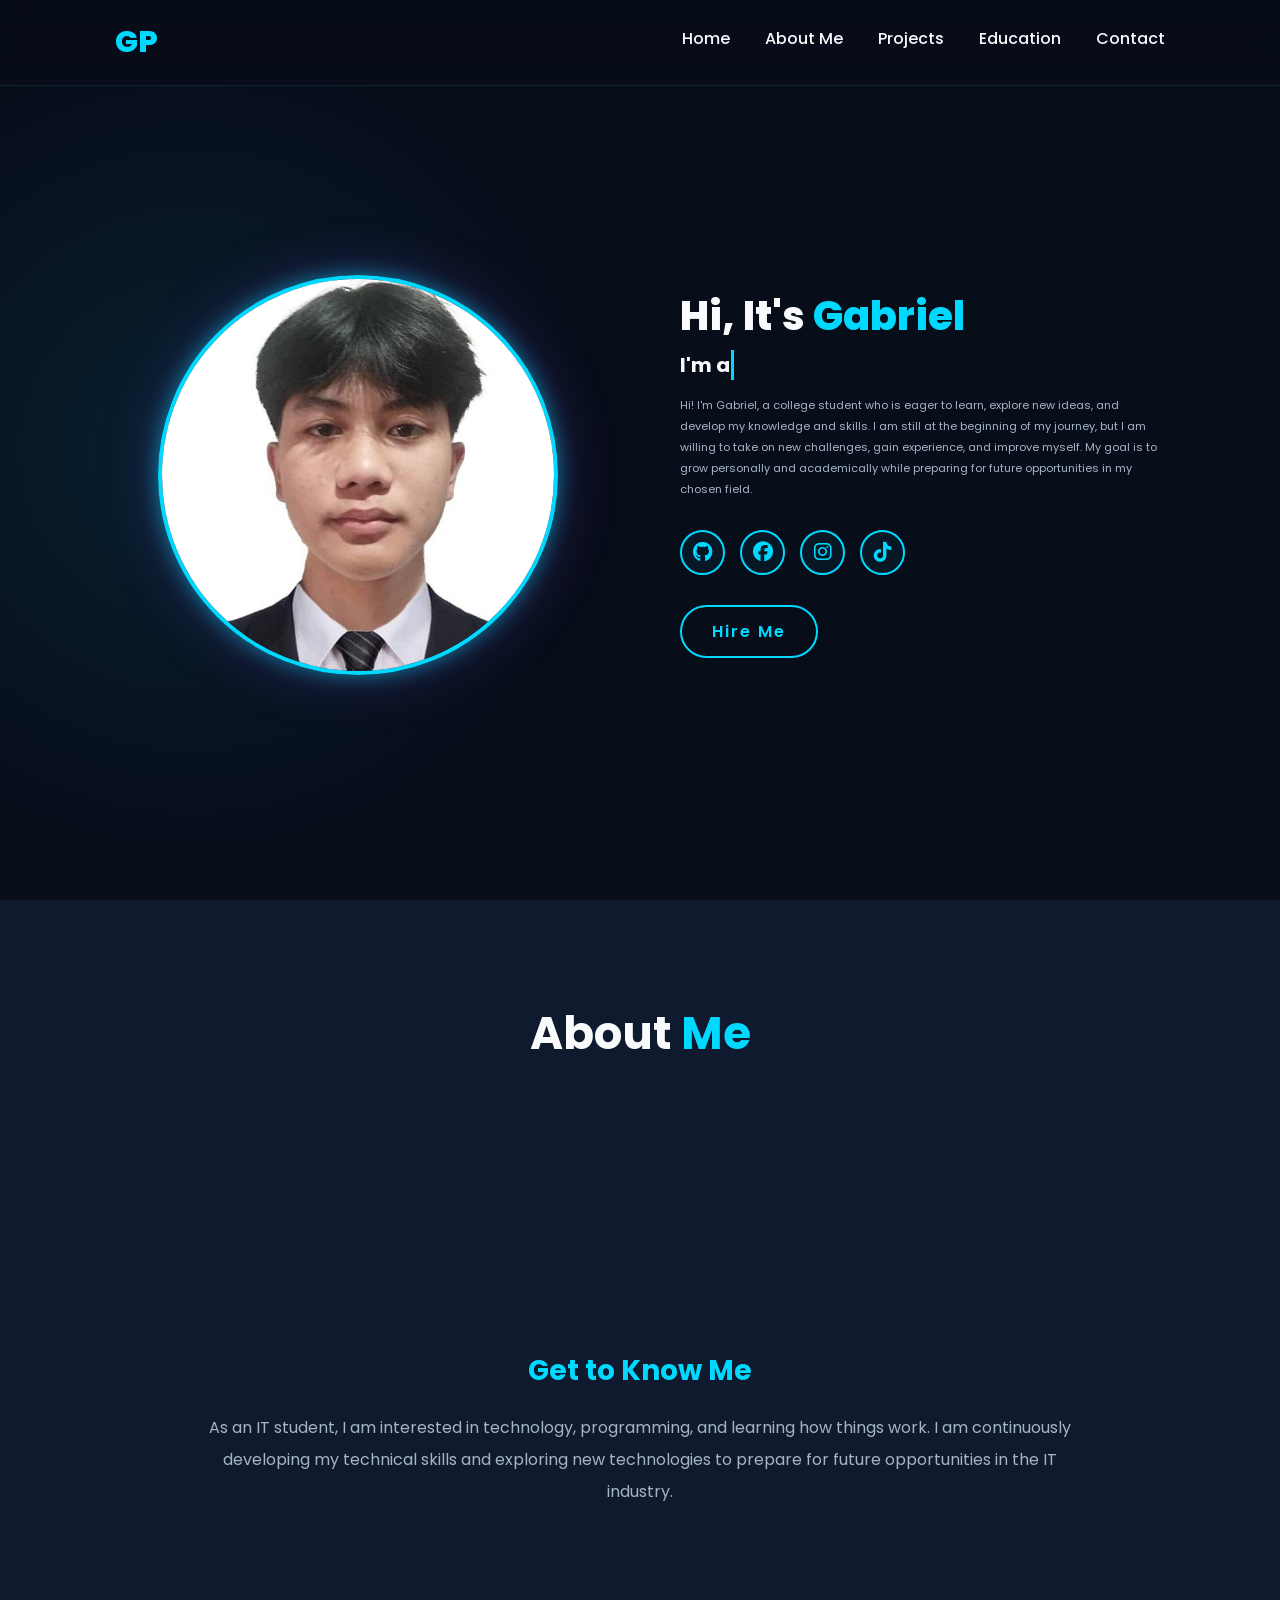
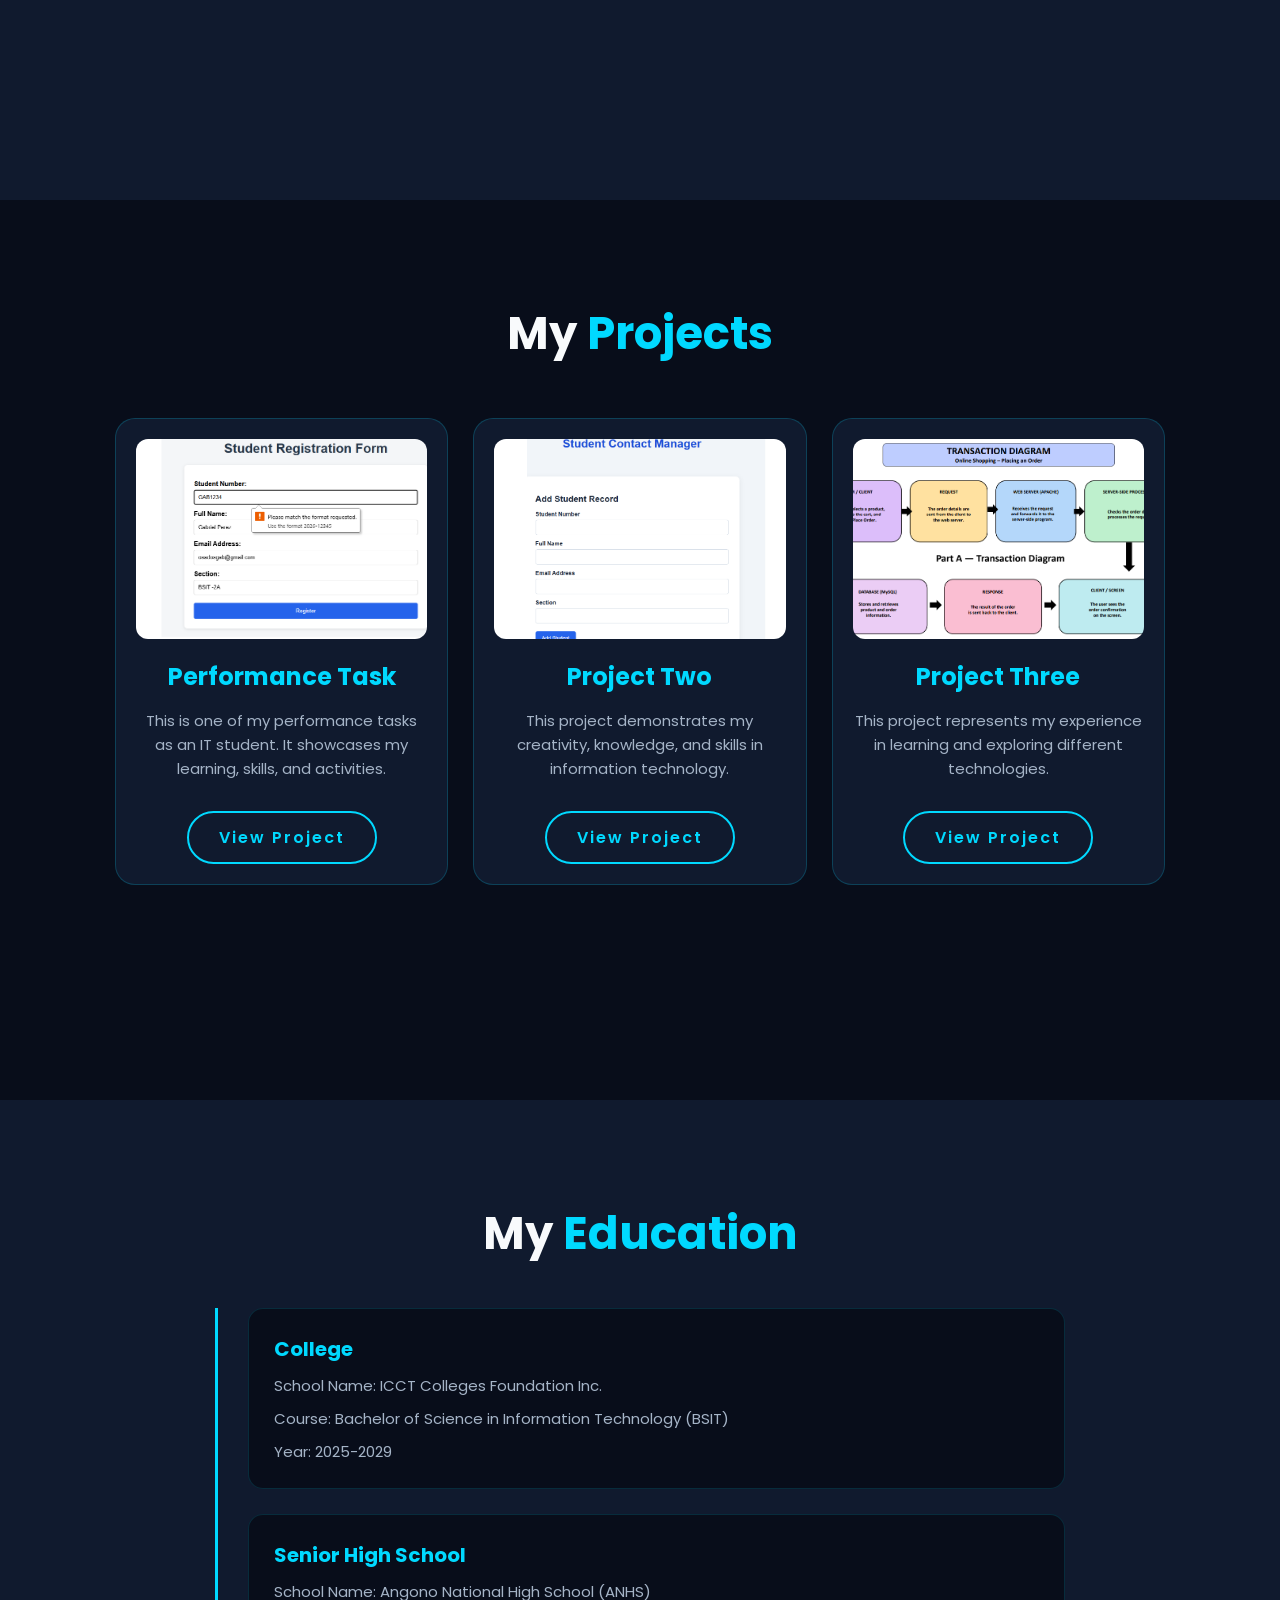
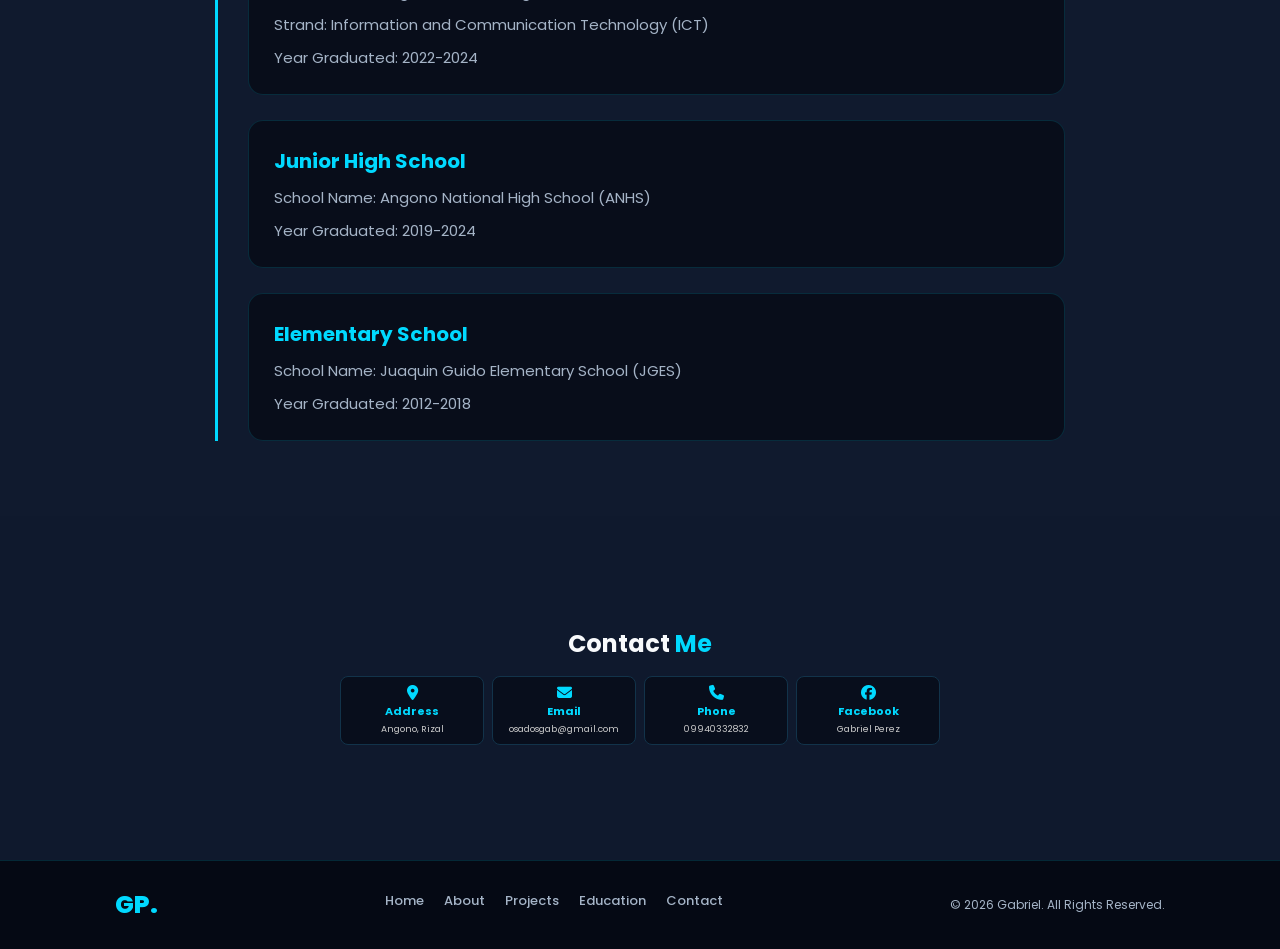
==== PORTFOLIO/index.html @ 57566dc7 "Add files via upload" ====
<!DOCTYPE html>
<html lang="en">

<head>
    <meta charset="UTF-8">
    <meta name="viewport" content="width=device-width, initial-scale=1.0">

    <link rel="stylesheet"
        href="https://cdnjs.cloudflare.com/ajax/libs/font-awesome/6.5.2/css/all.min.css">

    <link rel="stylesheet" href="style.css">

    <title>Gabriel | Portfolio</title>
</head>

<body>

    <header>
        <a href="#home" class="logo">GP</a>

        <button class="menu-toggle"
            aria-label="Toggle navigation"
            aria-expanded="false">
        </button>

        <nav>
            <a href="#home" class="active">Home</a>
            <a href="#about">About Me</a>
            <a href="#projects">Projects</a>
            <a href="#education">Education</a>
            <a href="#contact">Contact</a>
        </nav>
    </header>

    <section class="home" id="home">

        <div class="home-img">
            <img src="main.jpg" alt="Gabriel's Profile Picture">
        </div>

        <div class="home-content">

            <h1>Hi, It's <span>Gabriel</span></h1>

            <h3 class="typing-text">
                I'm a <span></span>
            </h3>

            <p>
                Hi! I'm Gabriel, a college student who is eager to learn,
                explore new ideas, and develop my knowledge and skills.
                I am still at the beginning of my journey, but I am willing
                to take on new challenges, gain experience, and improve
                myself. My goal is to grow personally and academically
                while preparing for future opportunities in my chosen field.
            </p>

            <div class="social-icons">

                <a href="https://github.com/osadosgab-bit"
                    target="_blank"
                    rel="noopener noreferrer"
                    aria-label="GitHub">
                    <i class="fa-brands fa-github"></i>
                </a>

                <a href="https://www.facebook.com/gabriel.perez.183523"
                    target="_blank"
                    rel="noopener noreferrer"
                    aria-label="Facebook">
                    <i class="fa-brands fa-facebook"></i>
                </a>

                <a href="https://www.instagram.com/gabbbxsx/"
                    target="_blank"
                    rel="noopener noreferrer"
                    aria-label="Instagram">
                    <i class="fa-brands fa-instagram"></i>
                </a>

                <a href="https://www.tiktok.com/@gabpogi23918"
                    target="_blank"
                    rel="noopener noreferrer"
                    aria-label="TikTok">
                    <i class="fa-brands fa-tiktok"></i>
                </a>

            </div>

            <a href="https://mail.google.com/mail/?view=cm&fs=1&to=@gmail.com"
            target="_blank" class="btn">   Hire Me
                </a>

        </div>

    </section>
    <section class="about" id="about">

        <h2 class="heading">
            About <span>Me</span>
        </h2>

        <div class="about-content">

            <h3>Get to Know Me</h3>

            <p>
                As an IT student, I am interested in technology,
                programming, and learning how things work.
                I am continuously developing my technical skills
                and exploring new technologies to prepare for
                future opportunities in the IT industry.
            </p>

        </div>

    </section>

    <section class="projects" id="projects">

        <h2 class="heading">
            My <span>Projects</span>
        </h2>

        <div class="project-container">

            <!-- PROJECT 1 -->
            <div class="project-card">

                <div class="project-img">
                    <img src="pt1.jpg" alt="Performance Task">
                </div>

                <h3>Performance Task</h3>

                <p>
                    This is one of my performance tasks as an IT student.
                    It showcases my learning, skills, and activities.
                </p>

                <a href="pt1.jpg"
                    class="btn"
                    target="_blank"
                    rel="noopener noreferrer">
                    View Project
                </a>

            </div>

            <!-- PROJECT 2 -->
            <div class="project-card">

                <div class="project-img">
                    <img src="pt2.jpg" alt="Project Two">
                </div>

                <h3>Project Two</h3>

                <p>
                    This project demonstrates my creativity,
                    knowledge, and skills in information technology.
                </p>

                <a href="pt2.jpg"
                    class="btn"
                    target="_blank"
                    rel="noopener noreferrer">
                    View Project
                </a>

            </div>

            <!-- PROJECT 3 -->
            <div class="project-card">

                <div class="project-img">
                    <img src="pt3.jpg" alt="Project Three">
                </div>

                <h3>Project Three</h3>

                <p>
                    This project represents my experience in
                    learning and exploring different technologies.
                </p>

                <a href="pt3.jpg"
                    class="btn"
                    target="_blank"
                    rel="noopener noreferrer">
                    View Project
                </a>

            </div>

        </div>

    </section>


    <section class="education" id="education">

        <h2 class="heading">
            My <span>Education</span>
        </h2>

        <div class="education-container">

            <div class="education-card">
                <h3>College</h3>
                <p>School Name: ICCT Colleges Foundation Inc.</p>
                <p>Course: Bachelor of Science in Information Technology (BSIT)</p>
                <p>Year: 2025-2029</p>
            </div>

            <div class="education-card">
                <h3>Senior High School</h3>
                <p>School Name: Angono National High School (ANHS)</p>
                <p>Strand: Information and Communication Technology (ICT)</p>
                <p>Year Graduated: 2022-2024</p>
            </div>

            <div class="education-card">
                <h3>Junior High School</h3>
                <p>School Name: Angono National High School (ANHS)</p>
                <p>Year Graduated: 2019-2024</p>
            </div>

            <div class="education-card">
                <h3>Elementary School</h3>
                <p>School Name: Juaquin Guido Elementary School (JGES)</p>
                <p>Year Graduated: 2012-2018</p>
            </div>

        </div>

    </section>

</body>
</html>
<section id="contact" class="contact">
    <h2>Contact <span>Me</span></h2>

    <div class="contact-container">

        <a href="https://www.google.com/maps/search/?api=1&query=Angono+Rizal"
           target="_blank" class="contact-box">
            <i class="fas fa-map-marker-alt"></i>
            <h3>Address</h3>
            <p>Angono, Rizal</p>
        </a>

        <a 
           class="contact-box">
            <i class="fas fa-envelope"></i>
            <h3>Email</h3>
            <p>osadosgab@gmail.com</p>
        </a>

        <a href="tel:09940332832"
           class="contact-box">
            <i class="fas fa-phone"></i>
            <h3>Phone</h3>
            <p>09940332832</p>
        </a>

        <a 
           target="_blank" class="contact-box">
            <i class="fab fa-facebook"></i>
            <h3>Facebook</h3>
            <p>Gabriel Perez</p>
        </a>

    </div>
</section>
<footer>
    <div class="footer-content">
        <a href="#" class="footer-logo">GP.</a>

        <nav class="footer-nav">
            <a href="#home">Home</a>
            <a href="#about">About</a>
            <a href="#projects">Projects</a>
            <a href="#education">Education</a>
            <a href="#contact">Contact</a>
        </nav>

        <p>© 2026 Gabriel. All Rights Reserved.</p>
    </div>
</footer>
---- PORTFOLIO/style.css ----
@import url('https://fonts.googleapis.com/css2?family=Poppins:wght@300;400;500;600;700;800&display=swap');

:root {
    --bg: #080D1A;
    --bg-light: #101A2E;
    --primary: #00D9FF;
    --secondary: #8B5CF6;
    --text: #F8FAFC;
    --muted: #A5B4C7;
    --gradient: linear-gradient(135deg, #00D9FF, #8B5CF6);
}

* {
    margin: 0;
    padding: 0;
    box-sizing: border-box;
    text-decoration: none;
    border: none;
    outline: none;
    font-family: 'Poppins', sans-serif;
}

html {
    font-size: 62.5%;
    scroll-behavior: smooth;
    scroll-padding-top: 9rem;
}

body {
    width: 100%;
    min-height: 100vh;
    overflow-x: hidden;
    background: var(--bg);
    color: var(--text);
}

header {
    position: fixed;
    top: 0;
    left: 0;
    width: 100%;
    padding: 2rem 9%;
    display: flex;
    justify-content: space-between;
    align-items: center;
    z-index: 1000;
    background: rgba(8, 13, 26, 0.88);
    backdrop-filter: blur(15px);
    border-bottom: 1px solid rgba(0, 217, 255, 0.12);
}

.logo {
    font-size: 3rem;
    color: var(--primary);
    font-weight: 800;
    cursor: pointer;
    transition: 0.3s ease;
}

.logo:hover {
    transform: scale(1.1);
    text-shadow: 0 0 20px var(--primary);
}

nav {
    display: flex;
    align-items: center;
    gap: 3.5rem;
}

nav a {
    position: relative;
    font-size: 1.6rem;
    color: var(--text);
    font-weight: 500;
    transition: color 0.3s ease;
    padding-bottom: 0.8rem;
    border: none;
}

nav a::after {
    content: "";
    position: absolute;
    left: 0;
    bottom: 0;
    width: 0;
    height: 2px;
    background: var(--primary);
    box-shadow: 0 0 10px var(--primary),
                0 0 20px var(--primary);
    transition: width 0.3s ease;
}

nav a:hover {
    color: var(--primary);
}

nav a:hover::after {
    width: 100%;
}

section {
    min-height: 100vh;
    padding: 10rem 9% 5rem;
    scroll-margin-top: 9rem;
}

.home {
    display: flex;
    justify-content: center;
    align-items: center;
    gap: 8rem;
    background:
        radial-gradient(circle at 15% 50%, rgba(0, 217, 255, 0.09), transparent 35%),
        var(--bg);
}

.home-content {
    flex: 1;
}

.home .home-content h1 {
    font-size: 4rem;
    font-weight: 800;
    line-height: 1.2;
    margin-bottom: 1rem;
}

span {
    color: var(--primary);
}

.home-content h3 {
    font-size: 2rem;
    margin-bottom: 1.5rem;
    font-weight: 700;
}

.home-content p {
    font-size: 1.10rem;
    line-height: 1.9;
    color: var(--muted);
    max-width: 65rem;
}

.home-img {
    flex: 1;
    display: flex;
    justify-content: center;
    align-items: center;
}

.home-img img {
    position: relative;
    width: 32vw;
    max-width: 400px;
    min-width: 240px;
    aspect-ratio: 1 / 1;
    object-fit: cover;
    border-radius: 50%;
    border: 4px solid var(--primary);
    box-shadow:
        0 0 20px rgba(0, 217, 255, 0.5),
        0 0 60px rgba(139, 92, 246, 0.25);
    cursor: pointer;
    transition: 0.4s ease;
    animation: float 4s ease-in-out infinite;
}

.home-img img:hover {
    transform: scale(1.05);
    box-shadow:
        0 0 30px var(--primary),
        0 0 80px var(--secondary);
}

@keyframes float {
    0%, 100% {
        transform: translateY(0);
    }

    50% {
        transform: translateY(-15px);
    }
}
.typing-text {
    font-size: 3.4rem;
    font-weight: 600;
    min-width: 280px;
    white-space: nowrap;
}

.typing-text span {
    position: relative;
    display: inline-block;
    color: var(--primary);
}

.typing-text span::before {
    content: "College Student";
    animation: words 20s infinite;
}

.typing-text span::after {
    content: "";
    position: absolute;
    right: -8px;
    top: 0;
    width: calc(100% + 8px);
    height: 100%;
    background: var(--bg);
    border-left: 3px solid var(--primary);
    animation:
        typing 4s steps(25) infinite,
        cursor 0.6s infinite;
}

@keyframes cursor {
    50% {
        border-left-color: transparent;
    }
}

@keyframes typing {
    0%, 90%, 100% {
        width: calc(100% + 8px);
    }

    40%, 60% {
        width: 0;
    }
}

@keyframes words {
    0%, 20%, 100% {
        content: "College Student";
    }
}

.social-icons a {
    display: inline-flex;
    justify-content: center;
    align-items: center;
    width: 4.5rem;
    height: 4.5rem;
    background: rgba(0, 217, 255, 0.05);
    border: 2px solid var(--primary);
    font-size: 2rem;
    border-radius: 50%;
    margin: 3rem 1.2rem 3rem 0;
    transition: 0.3s ease;
    color: var(--primary);
}

.social-icons a:hover {
    color: var(--bg);
    transform: scale(1.15) translateY(-5px);
    background: var(--primary);
    box-shadow: 0 0 25px var(--primary);
}


.btn {
    display: inline-block;
    padding: 1.2rem 3rem;
    background: transparent;
    border-radius: 4rem;
    font-size: 1.6rem;
    color: var(--primary);
    letter-spacing: 0.2rem;
    font-weight: 600;
    border: 2px solid var(--primary);
    transition: 0.3s ease;
    cursor: pointer;
}

.btn:hover {
    transform: translateY(-3px);
    background: var(--gradient);
    color: white;
    border-color: transparent;
    box-shadow: 0 0 25px rgba(0, 217, 255, 0.5);
}


.heading {
    font-size: 4.5rem;
    text-align: center;
    margin-bottom: 4rem;
}

.heading span {
    color: var(--primary);
}

.about {
    background: var(--bg-light);
    display: flex;
    flex-direction: column;
    justify-content: center;
}

.about-content {
    max-width: 900px;
    margin: auto;
    text-align: center;
}

.about-content h3 {
    font-size: 2.8rem;
    margin-bottom: 2rem;
    color: var(--primary);
}

.about-content p {
    font-size: 1.6rem;
    color: var(--muted);
    line-height: 2;
}

.projects {
    padding: 100px 9% 80px;
    background: var(--bg);
}

.projects .heading {
    text-align: center;
    margin-bottom: 50px;
}

.project-container {
    display: grid;
    grid-template-columns: repeat(3, 1fr);
    gap: 25px;
}

.project-card {
    background: var(--bg-light);
    border: 1px solid rgba(0, 217, 255, 0.2);
    border-radius: 20px;
    padding: 20px;
    text-align: center;
    transition: 0.3s ease;
}

.project-card:hover {
    transform: translateY(-10px);
    border-color: var(--primary);
    box-shadow: 0 0 20px rgba(0, 217, 255, 0.2);
}

.project-img {
    width: 100%;
    height: 200px;
    overflow: hidden;
    border-radius: 12px;
    margin-bottom: 20px;
}

.project-img img {
    width: 100%;
    height: 100%;
    object-fit: cover;
    transition: 0.4s ease;
}

.project-card:hover .project-img img {
    transform: scale(1.1);
}

.project-card h3 {
    font-size: 24px;
    color: var(--primary);
    margin-bottom: 15px;
}

.project-card p {
    font-size: 15px;
    color: var(--muted);
    line-height: 1.6;
    margin-bottom: 20px;
}

.project-card .btn {
    display: inline-block;
    margin-top: 10px;
}
.education {
    background: var(--bg-light);
}

.education-container {
    max-width: 850px;
    margin: auto;
    border-left: 3px solid var(--primary);
    padding-left: 3rem;
}

.education-card {
    background: var(--bg);
    padding: 2.5rem;
    border-radius: 1.5rem;
    margin-bottom: 2.5rem;
    border: 1px solid rgba(0, 217, 255, 0.15);
    transition: 0.3s ease;
}

.education-card:hover {
    transform: translateX(8px);
    border-color: var(--primary);
}

.education-card h3 {
    font-size: 2rem;
    color: var(--primary);
}

.education-card p {
    font-size: 1.5rem;
    color: var(--muted);
    margin-top: 1rem;
}

.contact {
    background: #0f192d;
    min-height: auto;
    padding: 110px 10% 100px;
    text-align: center;
    scroll-margin-top: 9rem;
}

.contact h2 {
    font-size: 24px;
    margin-bottom: 10px;
}

.contact p {
    font-size: 1.6rem;
    color: var(--muted);
    margin-bottom: 3rem;
}

.contact-container {
    display: grid;
    grid-template-columns: repeat(4, 1fr);
    gap: 8px;
    max-width: 600px;
    margin: 15px auto;
}

.contact-box {
    background: #080e1c;
    border: 1px solid #12334a;
    border-radius: 8px;
    padding: 8px 4px;
    transition: all 0.3s ease;
    cursor: pointer;
}

.contact-box:hover {
    transform: scale(1.10) translateY(-4px);
    border-color: var(--primary);
    box-shadow: 0 0 12px rgba(0, 217, 255, 0.4);
}

.contact-box i {
    font-size: 15px;
    color: var(--primary);
    margin-bottom: 3px;
    transition: 0.3s ease;
}

.contact-box:hover i {
    transform: scale(1.15);
    color: #00eeff;
}

.contact-box h3 {
    font-size: 11px;
    color: var(--primary);
    margin-bottom: 3px;
}

.contact-box p {
    font-size: 9px;
    color: #ccc;
    margin: 0;
    overflow-wrap: anywhere;
}


footer {
    background: #050914;
    text-align: center;
    padding: 2.5rem;
    border-top: 1px solid rgba(0, 217, 255, 0.15);
}

footer p {
    font-size: 1.4rem;
    color: var(--muted);
}



@media (max-width: 995px) {
    html {
        font-size: 55%;
    }

    header {
        padding: 2rem 5%;
    }

    nav {
        gap: 2rem;
    }

    section {
        padding: 10rem 5% 5rem;
    }

    .home {
        gap: 4rem;
    }

    .home .home-content h1 {
        font-size: 5rem;
    }

    .project-container {
        grid-template-columns: repeat(2, 1fr);
    }
}

@media (max-width: 768px) {
    header {
        flex-direction: column;
        gap: 1.5rem;
        padding: 1.5rem 4%;
    }

    nav {
        justify-content: center;
        flex-wrap: wrap;
        gap: 1.5rem;
    }

    nav a {
        font-size: 1.4rem;
    }

    .home {
        flex-direction: column-reverse;
        text-align: center;
        gap: 3rem;
        padding-top: 15rem;
    }

    .home .home-content h1 {
        font-size: 4.5rem;
    }

    .home-content h3 {
        font-size: 2.5rem;
    }

    .home-content p {
        margin: auto;
    }

    .home-img img {
        width: 65vw;
        max-width: 300px;
    }

    .social-icons {
        text-align: center;
    }

    .project-container {
        grid-template-columns: 1fr;
    }

    .projects {
        padding: 80px 5%;
    }
}

@media (max-width: 600px) {
    .contact-container {
        grid-template-columns: repeat(2, 1fr);
    }
}

@media (max-width: 480px) {
    html {
        font-size: 50%;
    }

    .heading {
        font-size: 3.5rem;
    }

    nav {
        gap: 1rem;
    }

    nav a {
        font-size: 1.25rem;
    }

    .home .home-content h1 {
        font-size: 3.8rem;
    }

    .typing-text {
        font-size: 2.5rem;
        min-width: 0;
        white-space: normal;
    }

    .home-img img {
        width: 70vw;
    }
}

@media (prefers-reduced-motion: reduce) {
    *,
    *::before,
    *::after {
        scroll-behavior: auto !important;
        animation-duration: 0.01ms !important;
        animation-iteration-count: 1 !important;
        transition-duration: 0.01ms !important;
    }
}
footer {
    background: #050914;
    padding: 2.5rem 9%;
    border-top: 1px solid rgba(0, 217, 255, 0.15);
}

.footer-content {
    display: flex;
    justify-content: space-between;
    align-items: center;
    flex-wrap: wrap;
    gap: 2rem;
}

.footer-logo {
    font-size: 2.5rem;
    font-weight: 800;
    color: var(--primary);
}

.footer-nav {
    display: flex;
    gap: 2rem;
}

.footer-nav a {
    font-size: 1.3rem;
    color: var(--muted);
    transition: 0.3s ease;
}

.footer-nav a:hover {
    color: var(--primary);
}

.footer-content p {
    font-size: 1.2rem;
    color: var(--muted);
    margin: 0;
}

@media (max-width: 768px) {
    .footer-content {
        flex-direction: column;
        text-align: center;
    }

    .footer-nav {
        justify-content: center;
        flex-wrap: wrap;
        gap: 1.5rem;
    }
}
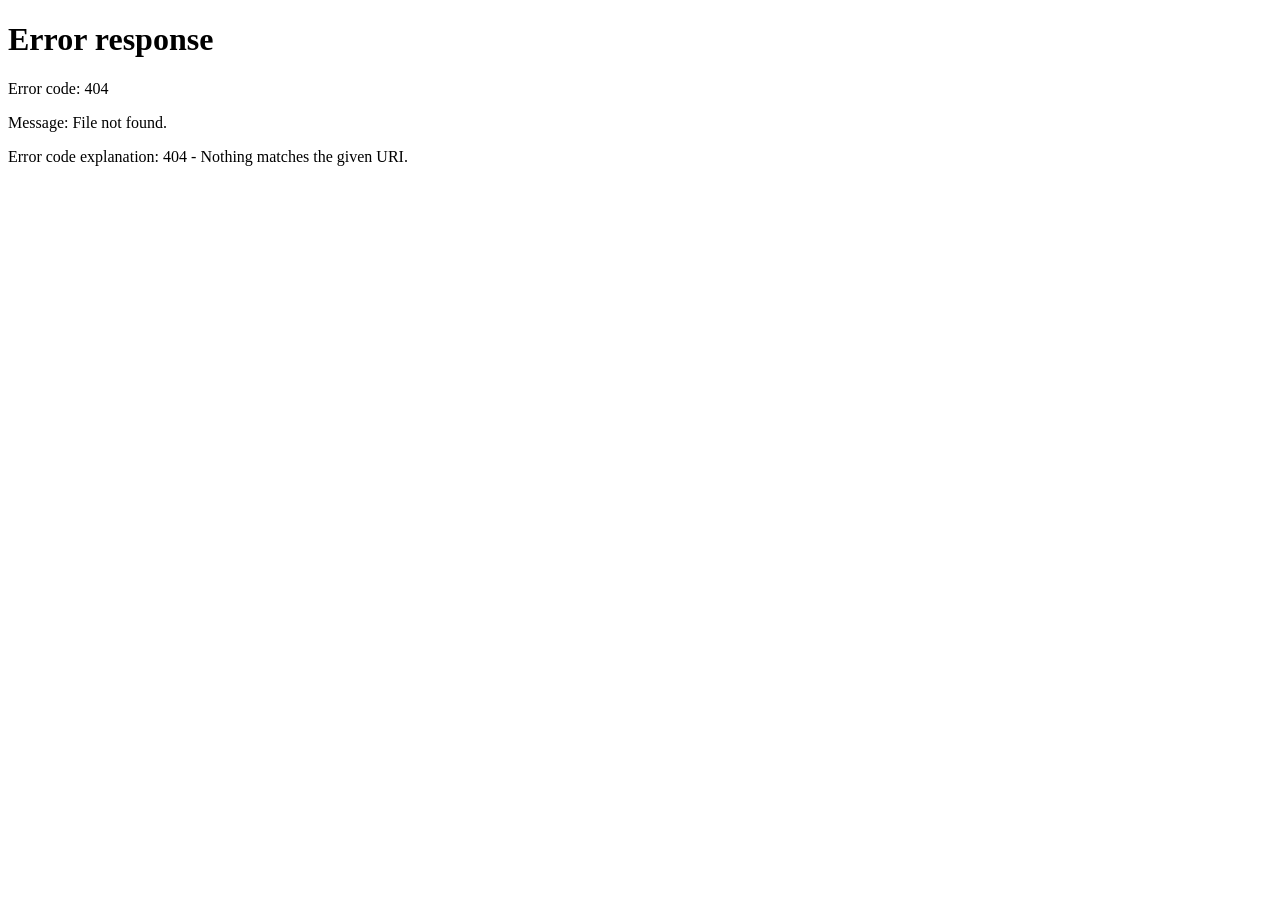
==== commit 82719aea: "Add homepage redirect." ====
--- a/PORTFOLIO/index.html
+++ b/PORTFOLIO/index.html
@@ -1,4 +1,14 @@
-
+<!DOCTYPE html>
+<html>
+<head>
+    <meta charset="UTF-8">
+    <meta http-equiv="refresh" content="0; url=PORTFOLIO/index.html">
+    <title>My Portfolio</title>
+</head>
+<body>
+    <p>Redirecting to my portfolio...</p>
+</body>
+</html>
 <!DOCTYPE html>
 <html lang="en">
 
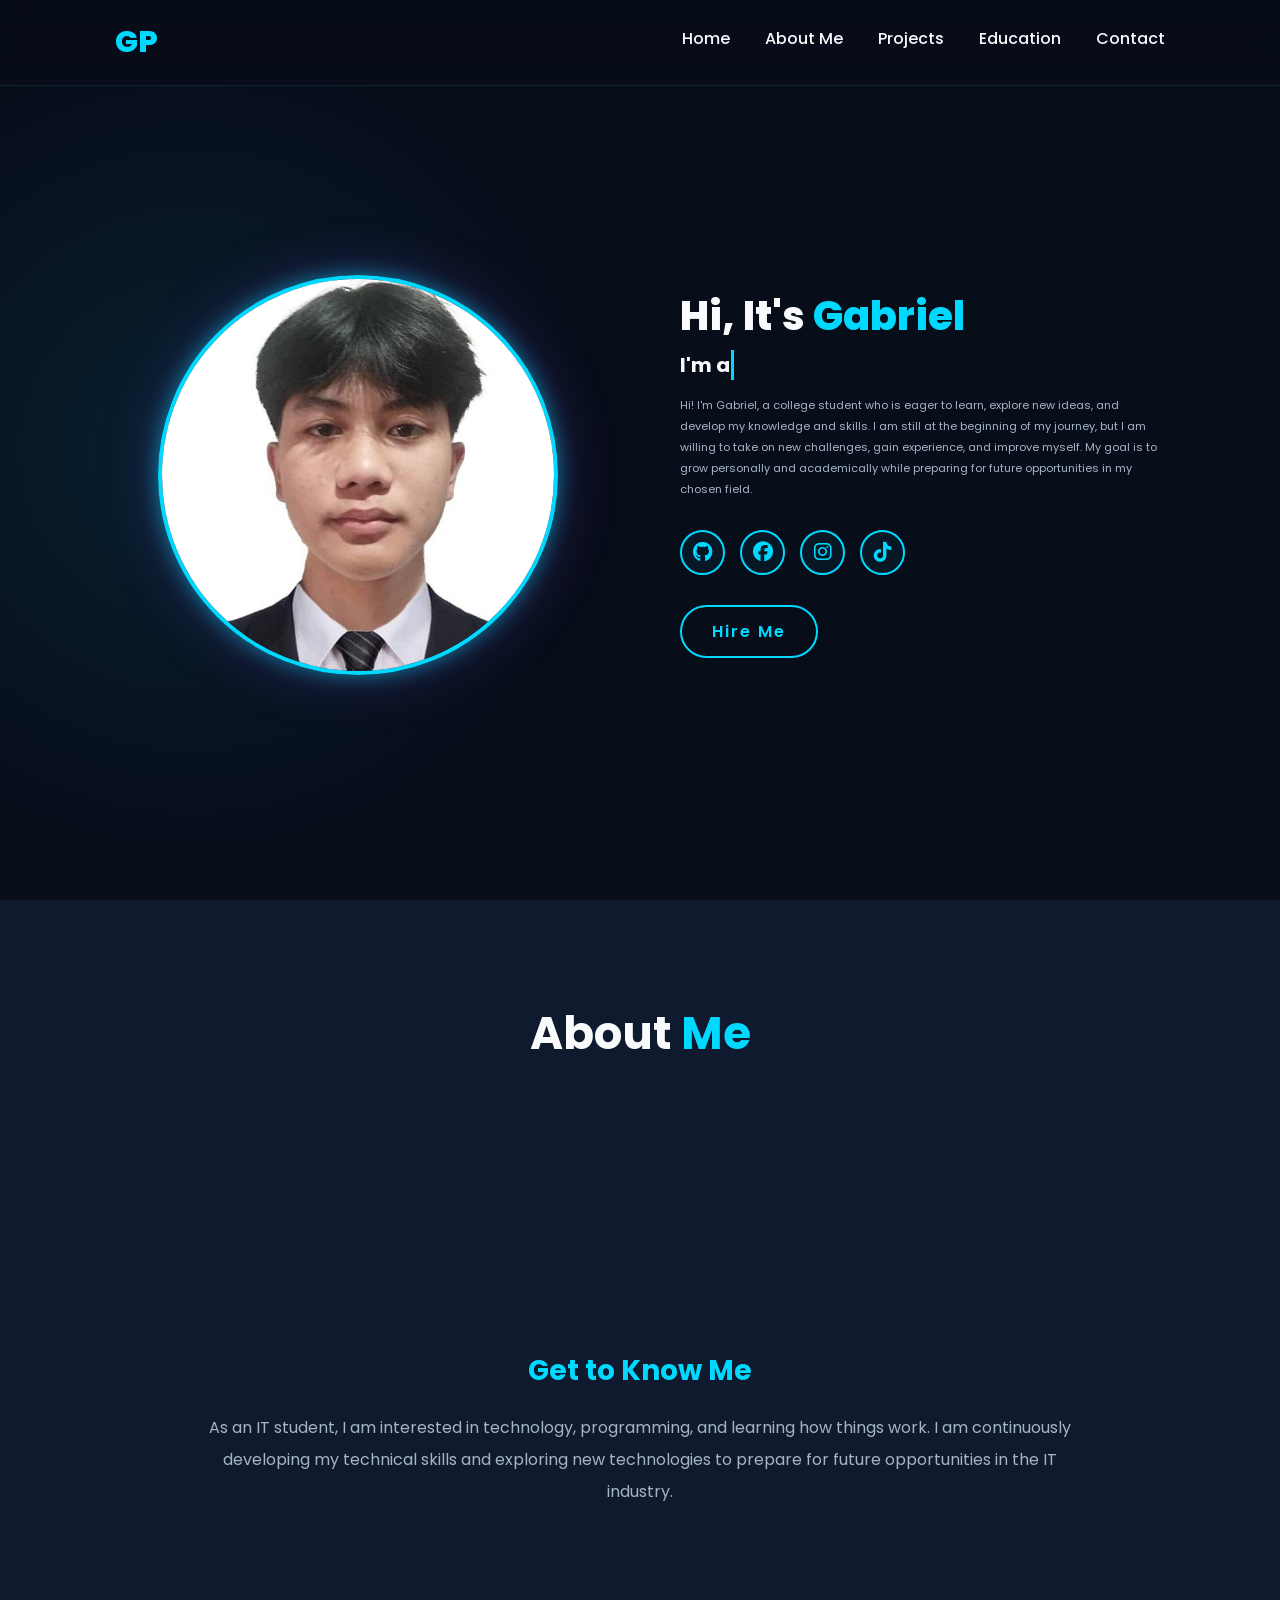
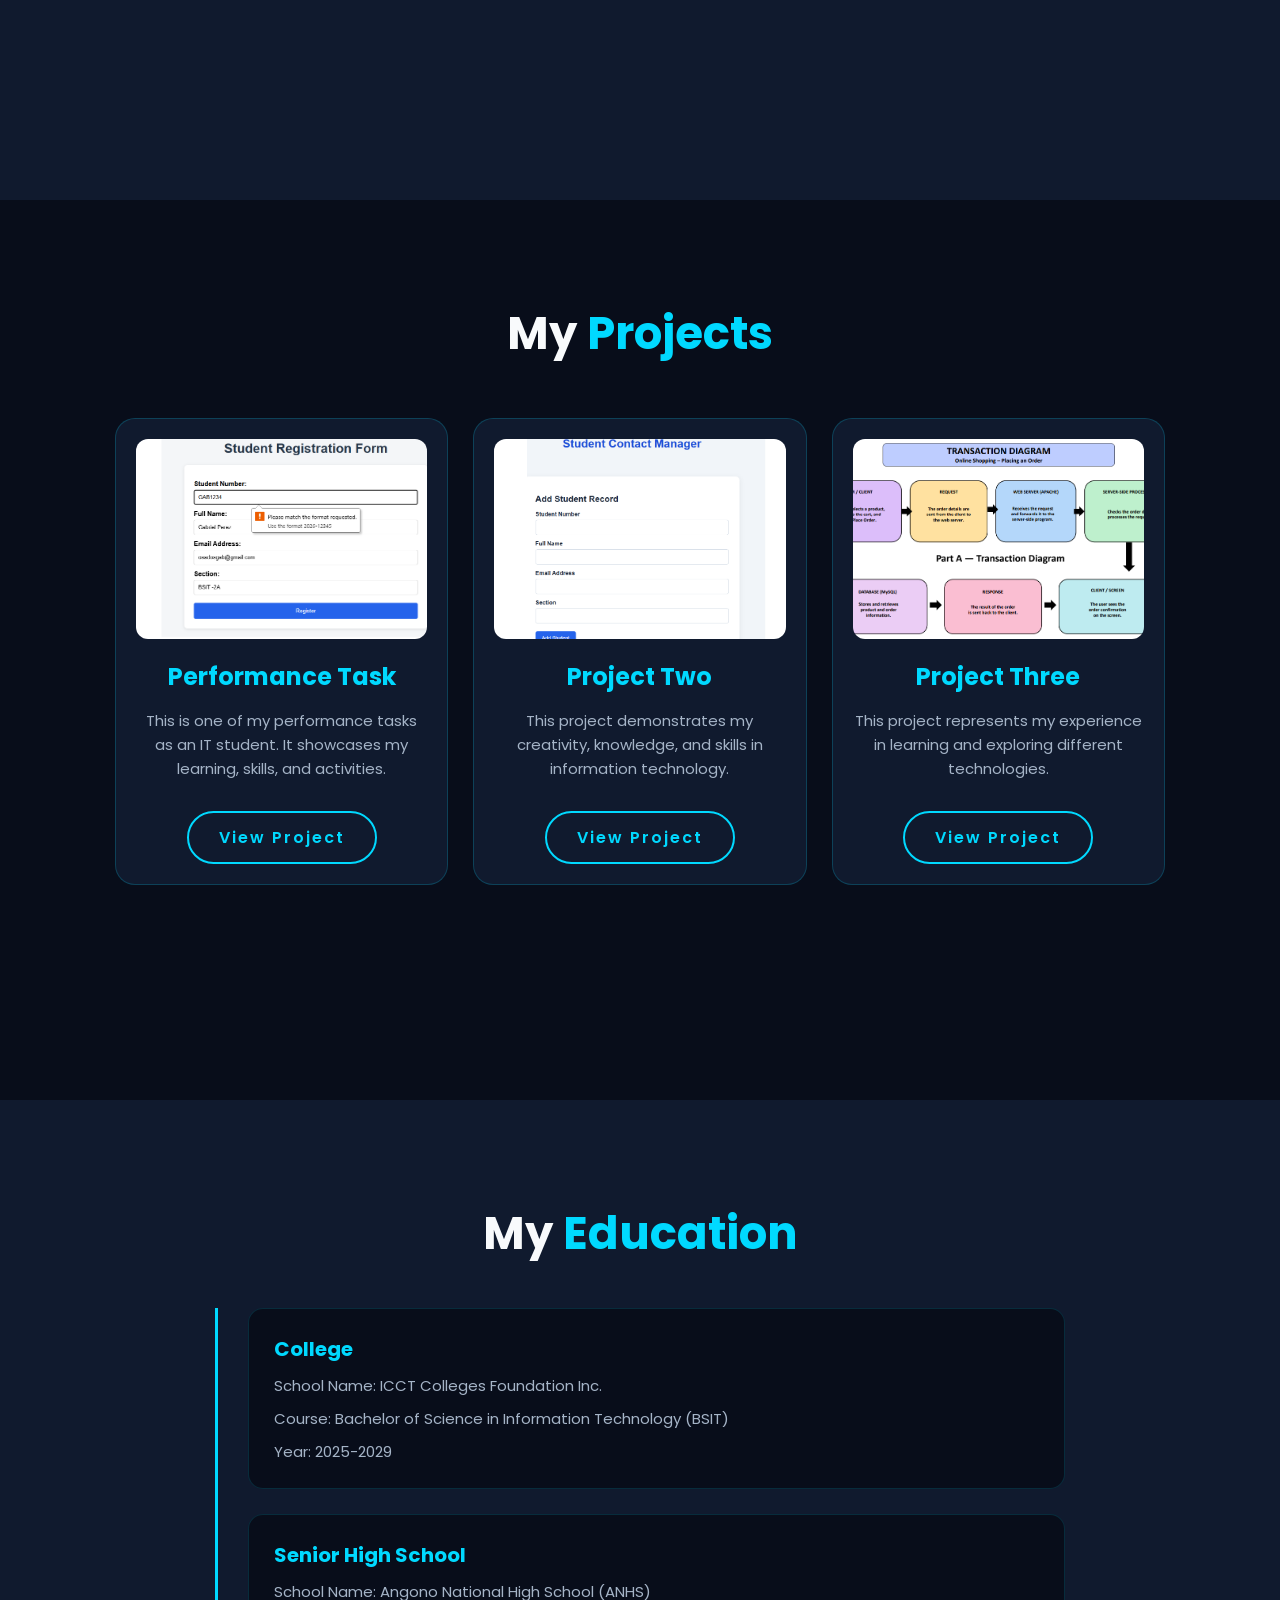
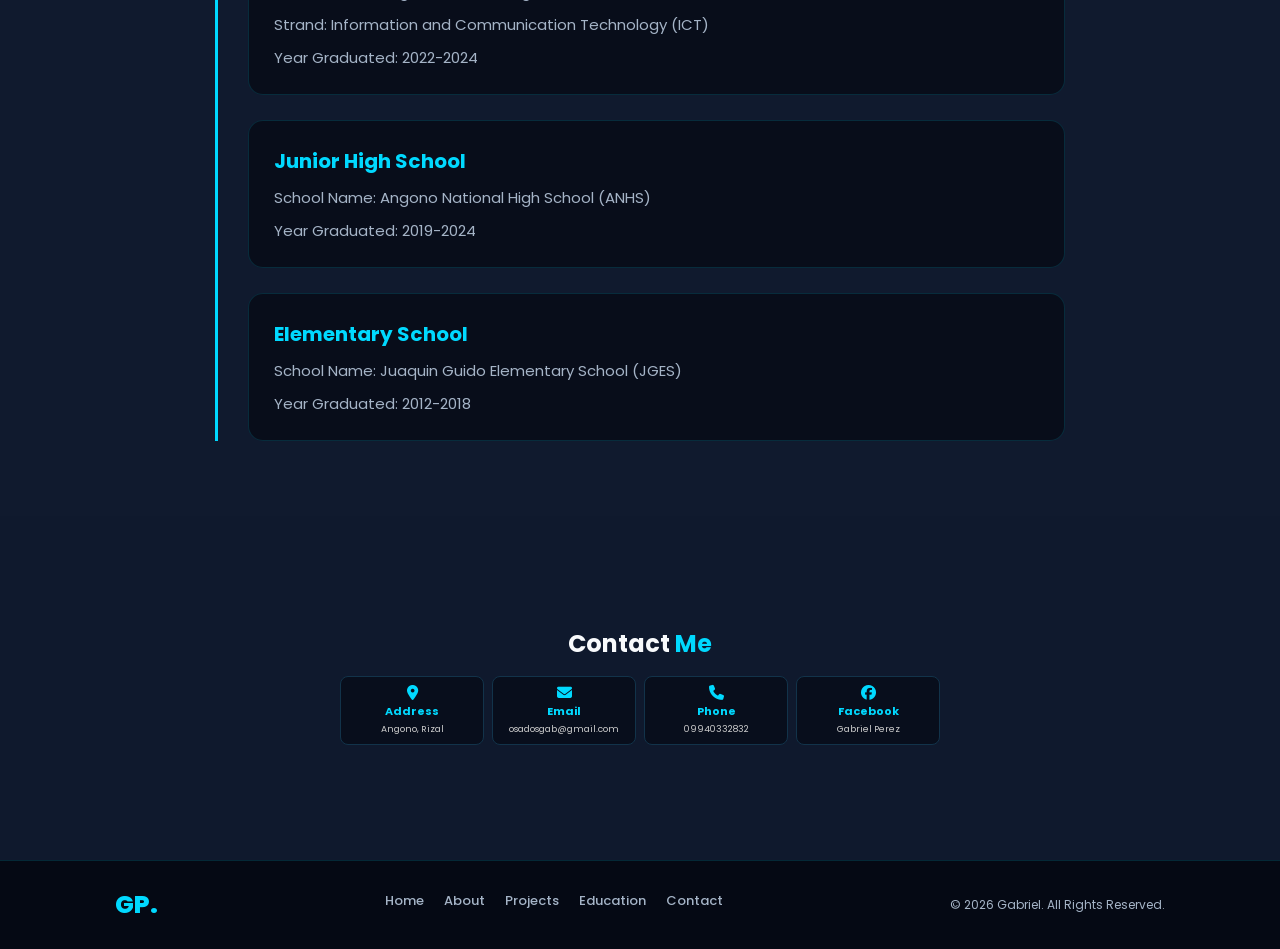
==== commit 7bd31660: "Update index.html" ====
--- a/PORTFOLIO/index.html
+++ b/PORTFOLIO/index.html
@@ -1,14 +1,4 @@
-<!DOCTYPE html>
-<html>
-<head>
-    <meta charset="UTF-8">
-    <meta http-equiv="refresh" content="0; url=PORTFOLIO/index.html">
-    <title>My Portfolio</title>
-</head>
-<body>
-    <p>Redirecting to my portfolio...</p>
-</body>
-</html>
+
 <!DOCTYPE html>
 <html lang="en">
 
